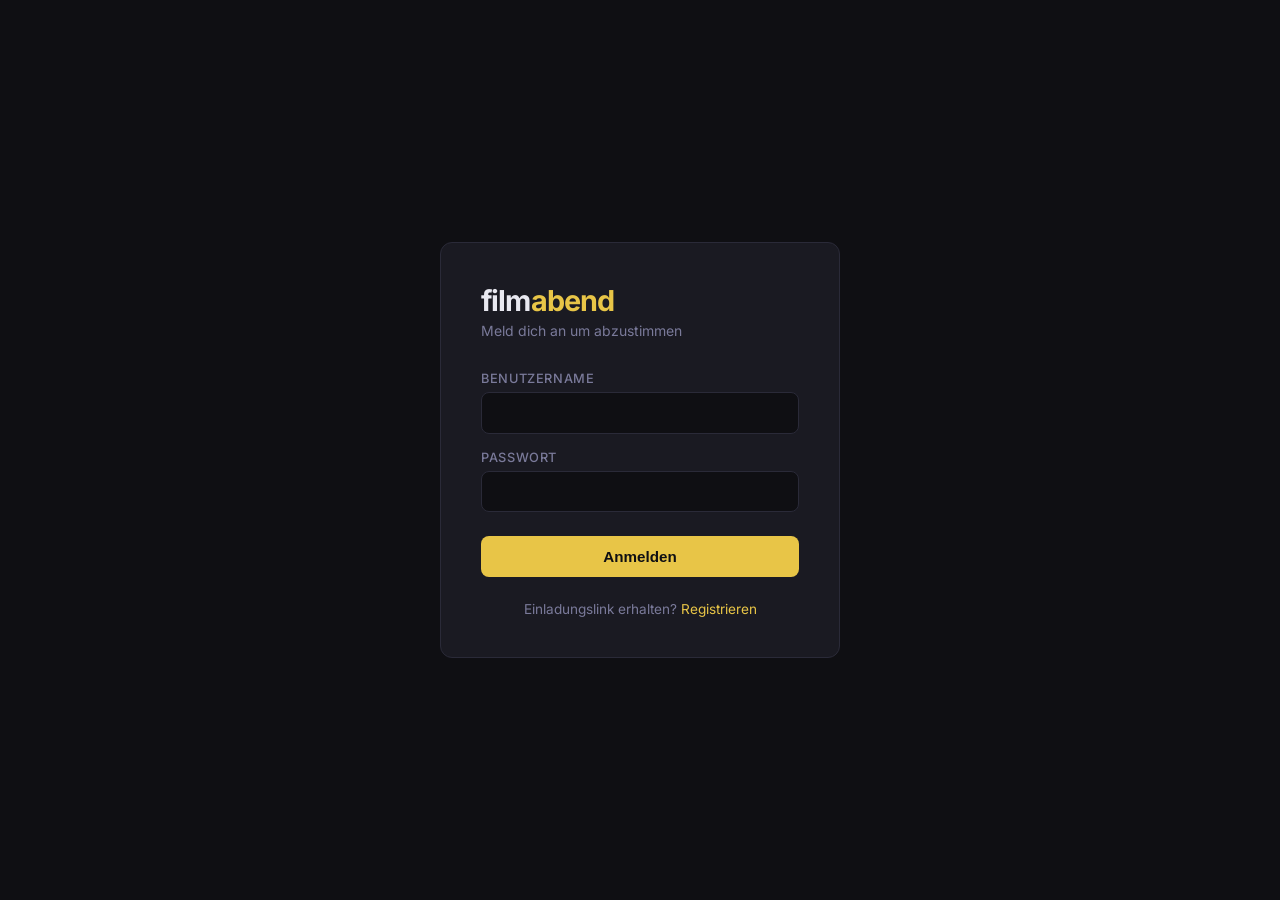
==== frontend/index.html @ 338a55d5 "feat: initial public release of Movienight" ====
<!DOCTYPE html>
<html lang="de">
<head>
  <meta charset="UTF-8">
  <link rel="icon" href="data:image/svg+xml,<svg xmlns='http://www.w3.org/2000/svg' viewBox='0 0 100 100'><text y='.9em' font-size='90'>🎬</text></svg>">
  <meta name="viewport" content="width=device-width, initial-scale=1.0">
  <title>Filmabend — Login</title>
  <link rel="stylesheet" href="/frontend/fonts/inter.css">
  <style>
    *, *::before, *::after { box-sizing: border-box; margin: 0; padding: 0; }

    :root {
      --bg: #0f0f13;
      --surface: #1a1a22;
      --border: #2a2a38;
      --accent: #e8c547;
      --accent-dim: #b8982f;
      --text: #e8e8f0;
      --text-muted: #7a7a9a;
      --danger: #e05555;
      --radius: 8px;
    }

    body {
      background: var(--bg);
      color: var(--text);
      font-family: 'Inter', system-ui, sans-serif;
      min-height: 100vh;
      display: flex;
      align-items: center;
      justify-content: center;
      padding: 1rem;
    }

    .card {
      background: var(--surface);
      border: 1px solid var(--border);
      border-radius: 12px;
      padding: 2.5rem;
      width: 100%;
      max-width: 400px;
    }

    .logo {
      font-size: 1.8rem;
      font-weight: 700;
      letter-spacing: -0.03em;
      margin-bottom: 0.25rem;
    }

    .logo span { color: var(--accent); }

    .subtitle {
      color: var(--text-muted);
      font-size: 0.875rem;
      margin-bottom: 2rem;
    }

    label {
      display: block;
      font-size: 0.8rem;
      font-weight: 500;
      color: var(--text-muted);
      text-transform: uppercase;
      letter-spacing: 0.05em;
      margin-bottom: 0.4rem;
    }

    input {
      width: 100%;
      background: var(--bg);
      border: 1px solid var(--border);
      border-radius: var(--radius);
      color: var(--text);
      padding: 0.7rem 0.9rem;
      font-size: 0.95rem;
      margin-bottom: 1rem;
      transition: border-color 0.15s;
    }

    input:focus {
      outline: none;
      border-color: var(--accent);
    }

    button[type="submit"] {
      width: 100%;
      background: var(--accent);
      color: #0f0f13;
      border: none;
      border-radius: var(--radius);
      padding: 0.75rem;
      font-size: 0.95rem;
      font-weight: 600;
      cursor: pointer;
      transition: background 0.15s;
      margin-top: 0.5rem;
    }

    button[type="submit"]:hover { background: var(--accent-dim); }

    .error {
      background: rgba(224, 85, 85, 0.1);
      border: 1px solid var(--danger);
      border-radius: var(--radius);
      color: var(--danger);
      padding: 0.6rem 0.9rem;
      font-size: 0.875rem;
      margin-bottom: 1rem;
      display: none;
    }

    .footer-link {
      text-align: center;
      margin-top: 1.5rem;
      font-size: 0.85rem;
      color: var(--text-muted);
    }

    .footer-link a {
      color: var(--accent);
      text-decoration: none;
    }
  </style>
</head>
<body>
  <div class="card">
    <div class="logo">film<span>abend</span></div>
    <div class="subtitle">Meld dich an um abzustimmen</div>

    <div class="error" id="error"></div>

    <form id="loginForm">
      <label for="username">Benutzername</label>
      <input type="text" id="username" autocomplete="username" required>

      <label for="password">Passwort</label>
      <input type="password" id="password" autocomplete="current-password" required>

      <button type="submit">Anmelden</button>
    </form>

    <div class="footer-link">
      Einladungslink erhalten? <a href="register.html">Registrieren</a>
    </div>
  </div>

  <script type="module">
    import { login } from '/frontend/js/api.js';

    // Bereits eingeloggt?
    if (localStorage.getItem('token')) {
      window.location.href = 'app.html';
    }

    document.getElementById('loginForm').addEventListener('submit', async (e) => {
      e.preventDefault();
      const err = document.getElementById('error');
      err.style.display = 'none';

      try {
        const data = await login(
          document.getElementById('username').value.trim(),
          document.getElementById('password').value,
        );
        localStorage.setItem('token', data.access_token);
        window.location.href = 'app.html';
      } catch (ex) {
        err.textContent = ex.message;
        err.style.display = 'block';
      }
    });
  </script>
</body>
</html>
---- frontend/fonts/inter.css ----
/* Inter (SIL Open Font License 1.1, see OFL.txt), served locally so that no
   visitor data is sent to a third-party font CDN. */
@font-face {
  font-family: 'Inter';
  font-style: normal;
  font-display: swap;
  font-weight: 100 900;
  src: url(./inter-latin-wght-normal.woff2) format('woff2-variations');
  unicode-range: U+0000-00FF,U+0131,U+0152-0153,U+02BB-02BC,U+02C6,U+02DA,U+02DC,U+0304,U+0308,U+0329,U+2000-206F,U+2074,U+20AC,U+2122,U+2191,U+2193,U+2212,U+2215,U+FEFF,U+FFFD;
}
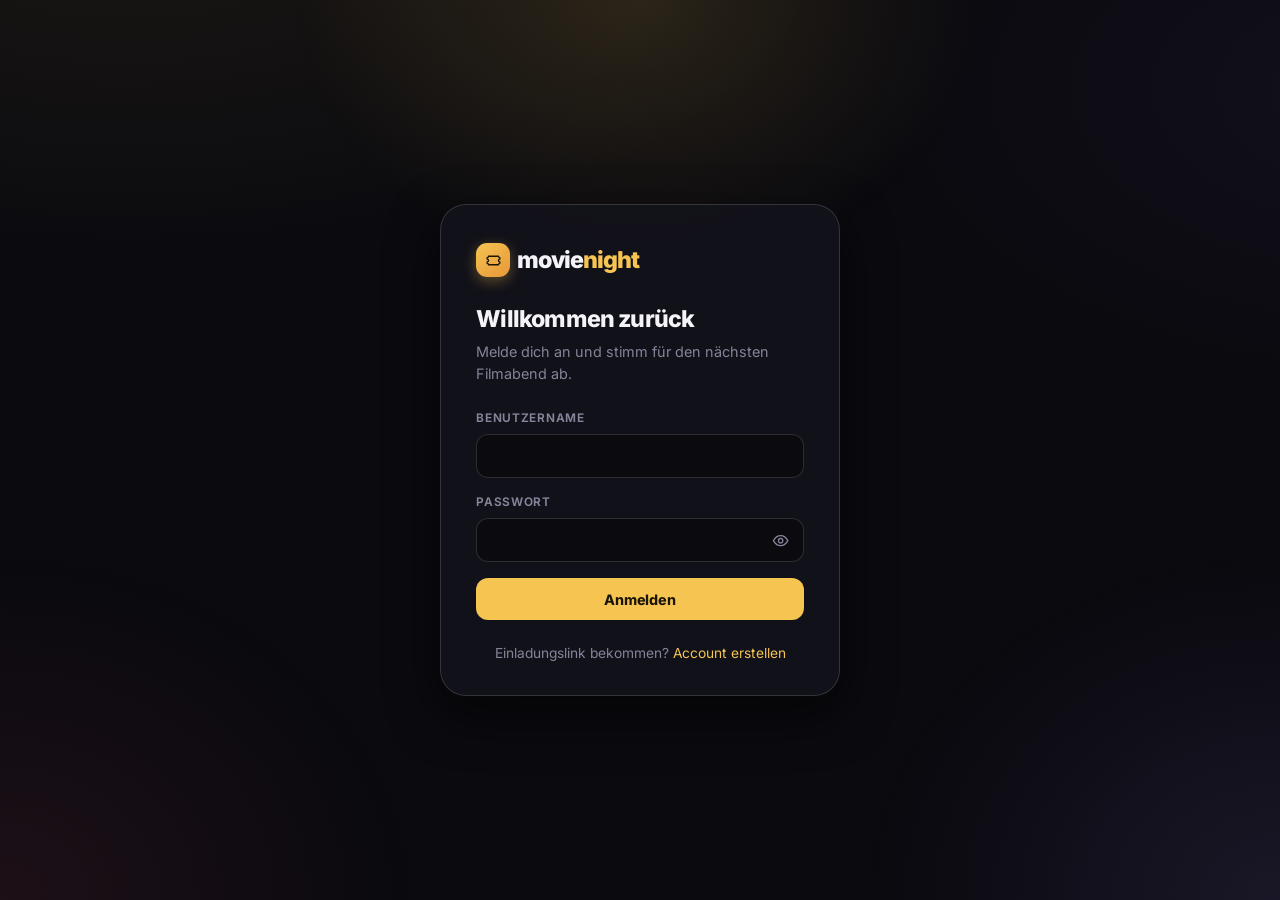
==== commit f9e215e2: "feat(frontend): new design system, redesigned login and registration Adds the shared building blocks" ====
--- a/frontend/index.html
+++ b/frontend/index.html
@@ -2,174 +2,44 @@
 <html lang="de">
 <head>
   <meta charset="UTF-8">
-  <link rel="icon" href="data:image/svg+xml,<svg xmlns='http://www.w3.org/2000/svg' viewBox='0 0 100 100'><text y='.9em' font-size='90'>🎬</text></svg>">
-  <meta name="viewport" content="width=device-width, initial-scale=1.0">
-  <title>Filmabend — Login</title>
+  <meta name="viewport" content="width=device-width, initial-scale=1, viewport-fit=cover">
+  <meta name="theme-color" content="#0a0a0f">
+  <title>Anmelden · movienight</title>
+  <link rel="icon" href="/frontend/img/favicon.svg" type="image/svg+xml">
   <link rel="stylesheet" href="/frontend/fonts/inter.css">
-  <style>
-    *, *::before, *::after { box-sizing: border-box; margin: 0; padding: 0; }
-
-    :root {
-      --bg: #0f0f13;
-      --surface: #1a1a22;
-      --border: #2a2a38;
-      --accent: #e8c547;
-      --accent-dim: #b8982f;
-      --text: #e8e8f0;
-      --text-muted: #7a7a9a;
-      --danger: #e05555;
-      --radius: 8px;
-    }
-
-    body {
-      background: var(--bg);
-      color: var(--text);
-      font-family: 'Inter', system-ui, sans-serif;
-      min-height: 100vh;
-      display: flex;
-      align-items: center;
-      justify-content: center;
-      padding: 1rem;
-    }
-
-    .card {
-      background: var(--surface);
-      border: 1px solid var(--border);
-      border-radius: 12px;
-      padding: 2.5rem;
-      width: 100%;
-      max-width: 400px;
-    }
-
-    .logo {
-      font-size: 1.8rem;
-      font-weight: 700;
-      letter-spacing: -0.03em;
-      margin-bottom: 0.25rem;
-    }
-
-    .logo span { color: var(--accent); }
-
-    .subtitle {
-      color: var(--text-muted);
-      font-size: 0.875rem;
-      margin-bottom: 2rem;
-    }
-
-    label {
-      display: block;
-      font-size: 0.8rem;
-      font-weight: 500;
-      color: var(--text-muted);
-      text-transform: uppercase;
-      letter-spacing: 0.05em;
-      margin-bottom: 0.4rem;
-    }
-
-    input {
-      width: 100%;
-      background: var(--bg);
-      border: 1px solid var(--border);
-      border-radius: var(--radius);
-      color: var(--text);
-      padding: 0.7rem 0.9rem;
-      font-size: 0.95rem;
-      margin-bottom: 1rem;
-      transition: border-color 0.15s;
-    }
-
-    input:focus {
-      outline: none;
-      border-color: var(--accent);
-    }
-
-    button[type="submit"] {
-      width: 100%;
-      background: var(--accent);
-      color: #0f0f13;
-      border: none;
-      border-radius: var(--radius);
-      padding: 0.75rem;
-      font-size: 0.95rem;
-      font-weight: 600;
-      cursor: pointer;
-      transition: background 0.15s;
-      margin-top: 0.5rem;
-    }
-
-    button[type="submit"]:hover { background: var(--accent-dim); }
-
-    .error {
-      background: rgba(224, 85, 85, 0.1);
-      border: 1px solid var(--danger);
-      border-radius: var(--radius);
-      color: var(--danger);
-      padding: 0.6rem 0.9rem;
-      font-size: 0.875rem;
-      margin-bottom: 1rem;
-      display: none;
-    }
-
-    .footer-link {
-      text-align: center;
-      margin-top: 1.5rem;
-      font-size: 0.85rem;
-      color: var(--text-muted);
-    }
-
-    .footer-link a {
-      color: var(--accent);
-      text-decoration: none;
-    }
-  </style>
+  <link rel="stylesheet" href="/frontend/css/base.css">
 </head>
 <body>
-  <div class="card">
-    <div class="logo">film<span>abend</span></div>
-    <div class="subtitle">Meld dich an um abzustimmen</div>
+  <div class="auth-poster-strip" aria-hidden="true"></div>
+  <main class="auth">
+    <div class="auth-card">
+      <span class="logo"><span class="logo-mark"><svg class="ic" aria-hidden="true"><use href="/frontend/img/icons.svg#ticket"/></svg></span><span>movie<b>night</b></span></span>
+      <h1 class="auth-title">Willkommen zurück</h1>
+      <p class="auth-sub">Melde dich an und stimm für den nächsten Filmabend ab.</p>
 
-    <div class="error" id="error"></div>
+      <div class="alert alert-error" id="error" role="alert" hidden></div>
 
-    <form id="loginForm">
-      <label for="username">Benutzername</label>
-      <input type="text" id="username" autocomplete="username" required>
+      <form id="loginForm" novalidate>
+        <div class="field">
+          <label for="username">Benutzername</label>
+          <input class="input" type="text" id="username" name="username" autocomplete="username"
+                 autocapitalize="none" spellcheck="false" maxlength="50" required>
+        </div>
+        <div class="field">
+          <label for="password">Passwort</label>
+          <div class="input-wrap">
+            <input class="input" type="password" id="password" name="password" autocomplete="current-password" required>
+            <button type="button" class="input-action" data-toggle-password aria-label="Passwort anzeigen">
+              <svg class="ic" aria-hidden="true"><use href="/frontend/img/icons.svg#eye"/></svg>
+            </button>
+          </div>
+        </div>
+        <button type="submit" class="btn btn-primary btn-block" id="submitBtn">Anmelden</button>
+      </form>
 
-      <label for="password">Passwort</label>
-      <input type="password" id="password" autocomplete="current-password" required>
-
-      <button type="submit">Anmelden</button>
-    </form>
-
-    <div class="footer-link">
-      Einladungslink erhalten? <a href="register.html">Registrieren</a>
+      <p class="auth-foot">Einladungslink bekommen? <a href="register.html">Account erstellen</a></p>
     </div>
-  </div>
-
-  <script type="module">
-    import { login } from '/frontend/js/api.js';
-
-    // Bereits eingeloggt?
-    if (localStorage.getItem('token')) {
-      window.location.href = 'app.html';
-    }
-
-    document.getElementById('loginForm').addEventListener('submit', async (e) => {
-      e.preventDefault();
-      const err = document.getElementById('error');
-      err.style.display = 'none';
-
-      try {
-        const data = await login(
-          document.getElementById('username').value.trim(),
-          document.getElementById('password').value,
-        );
-        localStorage.setItem('token', data.access_token);
-        window.location.href = 'app.html';
-      } catch (ex) {
-        err.textContent = ex.message;
-        err.style.display = 'block';
-      }
-    });
-  </script>
+  </main>
+  <script type="module" src="/frontend/js/login.js"></script>
 </body>
 </html>
--- a/frontend/css/base.css
+++ b/frontend/css/base.css
@@ -0,0 +1,315 @@
+/* movienight design system: tokens, reset and shared components.
+   Page-specific styles live in app.css and admin.css. */
+
+:root {
+  color-scheme: dark;
+
+  --bg: #0a0a0f;
+  --bg-glow-1: rgba(245, 196, 81, 0.07);
+  --bg-glow-2: rgba(155, 123, 255, 0.06);
+  --surface: #13131b;
+  --surface-2: #1a1a25;
+  --surface-3: #242432;
+  --line: rgba(255, 255, 255, 0.07);
+  --line-strong: rgba(255, 255, 255, 0.14);
+
+  --text: #f4f3f8;
+  --text-2: #bdbccc;
+  --text-3: #85849a;
+
+  --accent: #f5c451;
+  --accent-hover: #ffd36e;
+  --accent-ink: #1b1505;
+  --accent-soft: rgba(245, 196, 81, 0.13);
+  --accent-line: rgba(245, 196, 81, 0.32);
+
+  --like: #ff5d7a;
+  --like-soft: rgba(255, 93, 122, 0.14);
+  --like-line: rgba(255, 93, 122, 0.38);
+  --nope: #a3a7c2;
+  --nope-soft: rgba(163, 167, 194, 0.13);
+  --nope-line: rgba(163, 167, 194, 0.34);
+  --super: #a68bff;
+  --super-soft: rgba(166, 139, 255, 0.15);
+  --super-line: rgba(166, 139, 255, 0.42);
+
+  --ok: #4ade90;
+  --ok-soft: rgba(74, 222, 144, 0.12);
+  --danger: #ff6b6b;
+  --danger-soft: rgba(255, 107, 107, 0.12);
+  --danger-line: rgba(255, 107, 107, 0.35);
+
+  --r-sm: 8px;
+  --r-md: 12px;
+  --r-lg: 18px;
+  --r-xl: 26px;
+  --shadow-1: 0 4px 18px rgba(0, 0, 0, 0.35);
+  --shadow-2: 0 18px 50px rgba(0, 0, 0, 0.55);
+  --ease-out: cubic-bezier(0.16, 1, 0.3, 1);
+
+  --topbar-h: 60px;
+  --tabbar-h: 64px;
+  --safe-b: env(safe-area-inset-bottom, 0px);
+}
+
+*, *::before, *::after { box-sizing: border-box; margin: 0; padding: 0; }
+html { -webkit-font-smoothing: antialiased; -webkit-text-size-adjust: 100%; }
+body {
+  min-height: 100vh;
+  min-height: 100dvh;
+  background:
+    radial-gradient(1200px 600px at 10% -10%, var(--bg-glow-1), transparent 60%),
+    radial-gradient(900px 500px at 110% 10%, var(--bg-glow-2), transparent 60%),
+    var(--bg);
+  background-attachment: fixed;
+  color: var(--text);
+  font: 400 15px/1.5 'Inter', system-ui, -apple-system, 'Segoe UI', sans-serif;
+  -webkit-tap-highlight-color: transparent;
+}
+img { display: block; max-width: 100%; }
+button, input, select, textarea { font: inherit; color: inherit; }
+button { cursor: pointer; background: none; border: 0; }
+a { color: var(--accent); text-decoration: none; }
+a:hover { text-decoration: underline; }
+[hidden] { display: none !important; }
+
+:focus-visible { outline: 2px solid var(--accent); outline-offset: 2px; border-radius: 6px; }
+
+.sr-only {
+  position: absolute; width: 1px; height: 1px; padding: 0; margin: -1px;
+  overflow: hidden; clip: rect(0 0 0 0); white-space: nowrap; border: 0;
+}
+
+.ic { width: 1.15em; height: 1.15em; flex-shrink: 0; vertical-align: -0.2em; }
+
+/* ── Brand ─────────────────────────────────────────────────────────────── */
+.logo {
+  display: inline-flex; align-items: center; gap: 0.45rem;
+  font-size: 1.2rem; font-weight: 850; letter-spacing: -0.045em; color: var(--text);
+}
+.logo:hover { text-decoration: none; }
+.logo b { color: var(--accent); font-weight: 850; }
+.logo-mark {
+  width: 28px; height: 28px; border-radius: 9px;
+  display: grid; place-items: center;
+  background: linear-gradient(140deg, var(--accent), #e8973a);
+  color: var(--accent-ink); box-shadow: 0 4px 14px rgba(245, 196, 81, 0.35);
+}
+.logo-mark .ic { width: 17px; height: 17px; }
+
+/* ── Buttons ───────────────────────────────────────────────────────────── */
+.btn {
+  --btn-bg: var(--surface-2); --btn-fg: var(--text); --btn-line: var(--line-strong);
+  display: inline-flex; align-items: center; justify-content: center; gap: 0.45rem;
+  min-height: 42px; padding: 0 1.05rem; border-radius: var(--r-md);
+  background: var(--btn-bg); color: var(--btn-fg); border: 1px solid var(--btn-line);
+  font-size: 0.9rem; font-weight: 650; letter-spacing: -0.01em; white-space: nowrap;
+  transition: background 0.15s, border-color 0.15s, transform 0.1s, opacity 0.15s;
+}
+.btn:hover { --btn-bg: var(--surface-3); text-decoration: none; }
+.btn:active { transform: scale(0.97); }
+.btn:disabled, .btn[aria-disabled="true"] { opacity: 0.45; pointer-events: none; }
+.btn-primary { --btn-bg: var(--accent); --btn-fg: var(--accent-ink); --btn-line: transparent; font-weight: 750; }
+.btn-primary:hover { --btn-bg: var(--accent-hover); }
+.btn-ghost { --btn-bg: transparent; --btn-line: transparent; color: var(--text-2); }
+.btn-ghost:hover { --btn-bg: var(--surface-2); color: var(--text); }
+.btn-danger { --btn-bg: transparent; --btn-fg: var(--danger); --btn-line: var(--danger-line); }
+.btn-danger:hover { --btn-bg: var(--danger-soft); }
+.btn-sm { min-height: 34px; padding: 0 0.75rem; font-size: 0.8rem; border-radius: var(--r-sm); }
+.btn-block { width: 100%; }
+.btn-icon { min-height: 0; width: 40px; height: 40px; padding: 0; border-radius: 50%; }
+.btn-icon.btn-sm { width: 34px; height: 34px; }
+.btn.is-loading { pointer-events: none; opacity: 0.75; }
+.btn.is-loading::after {
+  content: ''; width: 14px; height: 14px; border-radius: 50%;
+  border: 2px solid currentColor; border-right-color: transparent;
+  animation: spin 0.7s linear infinite;
+}
+@keyframes spin { to { transform: rotate(360deg); } }
+
+/* ── Forms ─────────────────────────────────────────────────────────────── */
+.field { display: flex; flex-direction: column; gap: 0.4rem; margin-bottom: 1rem; }
+.field > label, .label {
+  font-size: 0.74rem; font-weight: 650; color: var(--text-3);
+  text-transform: uppercase; letter-spacing: 0.06em;
+}
+.hint { font-size: 0.78rem; color: var(--text-3); }
+.input {
+  width: 100%; min-height: 44px; padding: 0.6rem 0.9rem;
+  background: var(--bg); border: 1px solid var(--line-strong); border-radius: var(--r-md);
+  color: var(--text); font-size: 0.95rem;
+  transition: border-color 0.15s, box-shadow 0.15s;
+}
+.input::placeholder { color: var(--text-3); }
+.input:focus { outline: none; border-color: var(--accent-line); box-shadow: 0 0 0 3px var(--accent-soft); }
+.input:read-only { color: var(--text-2); }
+select.input { appearance: none; padding-right: 2rem; cursor: pointer;
+  background-image: linear-gradient(45deg, transparent 50%, var(--text-3) 50%), linear-gradient(135deg, var(--text-3) 50%, transparent 50%);
+  background-position: calc(100% - 16px) 50%, calc(100% - 11px) 50%;
+  background-size: 5px 5px; background-repeat: no-repeat; }
+.input-wrap { position: relative; }
+.input-wrap .input { padding-right: 2.9rem; }
+.input-wrap .input-action {
+  position: absolute; right: 4px; top: 50%; transform: translateY(-50%);
+  width: 38px; height: 38px; border-radius: 10px; display: grid; place-items: center; color: var(--text-3);
+}
+.input-wrap .input-action:hover { color: var(--text); background: var(--surface-2); }
+.input-icon { position: absolute; left: 0.9rem; top: 50%; transform: translateY(-50%); color: var(--text-3); pointer-events: none; }
+.input-wrap.has-icon .input { padding-left: 2.6rem; }
+
+/* ── Alerts, chips, tags ───────────────────────────────────────────────── */
+.alert {
+  display: flex; gap: 0.55rem; align-items: flex-start;
+  padding: 0.7rem 0.9rem; border-radius: var(--r-md); margin-bottom: 1rem;
+  font-size: 0.86rem; border: 1px solid;
+}
+.alert-error { background: var(--danger-soft); border-color: var(--danger-line); color: var(--danger); }
+.alert-ok { background: var(--ok-soft); border-color: rgba(74, 222, 144, 0.3); color: var(--ok); }
+.alert-info { background: var(--surface-2); border-color: var(--line); color: var(--text-2); }
+
+.chip {
+  display: inline-flex; align-items: center; gap: 0.3rem;
+  height: 24px; padding: 0 0.6rem; border-radius: 99px;
+  background: rgba(255, 255, 255, 0.09); border: 1px solid rgba(255, 255, 255, 0.14);
+  font-size: 0.72rem; font-weight: 600; color: var(--text-2); white-space: nowrap;
+}
+.chip .ic { width: 11px; height: 11px; }
+.chip-accent { background: var(--accent-soft); border-color: var(--accent-line); color: var(--accent); }
+.chip-super { background: var(--super-soft); border-color: var(--super-line); color: var(--super); }
+.chip-ok { background: var(--ok-soft); border-color: rgba(74, 222, 144, 0.3); color: var(--ok); }
+.chip-danger { background: var(--danger-soft); border-color: var(--danger-line); color: var(--danger); }
+.chip-plain { background: transparent; border-color: transparent; padding-left: 0; color: var(--text-3); }
+
+/* ── Top bar ───────────────────────────────────────────────────────────── */
+.topbar {
+  position: sticky; top: 0; z-index: 40;
+  height: var(--topbar-h); padding: 0 max(1rem, env(safe-area-inset-left));
+  display: flex; align-items: center; justify-content: space-between; gap: 1rem;
+  background: rgba(10, 10, 15, 0.78); backdrop-filter: saturate(1.4) blur(18px);
+  -webkit-backdrop-filter: saturate(1.4) blur(18px);
+  border-bottom: 1px solid var(--line);
+}
+.topbar-actions { display: flex; align-items: center; gap: 0.4rem; }
+.avatar {
+  width: 34px; height: 34px; border-radius: 50%; display: grid; place-items: center;
+  background: linear-gradient(140deg, var(--surface-3), var(--surface-2));
+  border: 1px solid var(--line-strong); font-size: 0.72rem; font-weight: 750; color: var(--text-2);
+}
+.avatar-btn { border-radius: 50%; }
+.avatar-btn:hover .avatar { border-color: var(--accent-line); color: var(--text); }
+
+/* ── Dialogs (bottom sheet on phones, centered card on larger screens) ── */
+dialog.sheet {
+  margin: auto auto 0; width: 100%; max-width: 100%; max-height: 92dvh;
+  padding: 0; border: 1px solid var(--line-strong); border-bottom: 0;
+  border-radius: var(--r-xl) var(--r-xl) 0 0;
+  background: var(--surface); color: var(--text); box-shadow: var(--shadow-2);
+  overflow: hidden; overscroll-behavior: contain;
+  transform: translateY(0); opacity: 1;
+  transition: transform 0.32s var(--ease-out), opacity 0.2s, overlay 0.32s allow-discrete, display 0.32s allow-discrete;
+}
+dialog.sheet:not([open]) { transform: translateY(24px); opacity: 0; }
+@starting-style { dialog.sheet[open] { transform: translateY(40px); opacity: 0; } }
+dialog.sheet::backdrop {
+  background: rgba(4, 4, 9, 0.72); backdrop-filter: blur(10px); -webkit-backdrop-filter: blur(10px);
+  opacity: 1; transition: opacity 0.25s, overlay 0.25s allow-discrete, display 0.25s allow-discrete;
+}
+dialog.sheet:not([open])::backdrop { opacity: 0; }
+@starting-style { dialog.sheet[open]::backdrop { opacity: 0; } }
+@media (min-width: 680px) {
+  dialog.sheet { margin: auto; width: calc(100% - 3rem); max-width: 560px; max-height: 88dvh; border-radius: var(--r-xl); border-bottom: 1px solid var(--line-strong); }
+  dialog.sheet.sheet-wide { max-width: 860px; }
+  dialog.sheet:not([open]) { transform: scale(0.97); }
+  @starting-style { dialog.sheet[open] { transform: scale(0.96); opacity: 0; } }
+}
+.sheet-inner { display: flex; flex-direction: column; max-height: inherit; }
+.sheet-head {
+  position: relative; display: flex; align-items: center; justify-content: space-between; gap: 1rem;
+  padding: 1.15rem 1.25rem 0.9rem; border-bottom: 1px solid var(--line); flex-shrink: 0;
+}
+.sheet-head h2 { font-size: 1.05rem; font-weight: 800; letter-spacing: -0.02em; }
+.sheet-body { padding: 1.1rem 1.25rem 1.4rem; overflow-y: auto; overscroll-behavior: contain; }
+.sheet-foot {
+  display: flex; gap: 0.5rem; justify-content: flex-end; flex-wrap: wrap;
+  padding: 0.9rem 1.25rem calc(0.9rem + var(--safe-b)); border-top: 1px solid var(--line); flex-shrink: 0;
+}
+.sheet-grip { position: absolute; top: 7px; left: 50%; width: 38px; height: 4px; margin-left: -19px; border-radius: 2px; background: var(--line-strong); }
+@media (min-width: 680px) { .sheet-grip { display: none; } }
+.close-btn {
+  width: 36px; height: 36px; border-radius: 50%; display: grid; place-items: center;
+  background: rgba(10, 10, 15, 0.6); border: 1px solid var(--line-strong); color: var(--text);
+  backdrop-filter: blur(8px); -webkit-backdrop-filter: blur(8px); flex-shrink: 0;
+}
+.close-btn:hover { background: var(--surface-3); }
+.close-btn .ic { width: 15px; height: 15px; }
+
+/* ── Toasts ────────────────────────────────────────────────────────────── */
+.toasts {
+  position: fixed; left: 50%; bottom: calc(var(--tabbar-h) + var(--safe-b) + 0.9rem); transform: translateX(-50%);
+  z-index: 1000; width: min(92vw, 380px);
+  display: flex; flex-direction: column; gap: 0.45rem; pointer-events: none;
+}
+.toast {
+  display: flex; align-items: center; gap: 0.55rem;
+  padding: 0.75rem 0.95rem; border-radius: var(--r-md);
+  background: rgba(30, 30, 42, 0.96); border: 1px solid var(--line-strong);
+  box-shadow: var(--shadow-2); font-size: 0.85rem; font-weight: 550;
+  animation: toast-in 0.3s var(--ease-out);
+  pointer-events: auto;
+}
+.toast .ic { width: 16px; height: 16px; }
+.toast-err { color: #ffb4b4; border-color: var(--danger-line); }
+.toast-err .ic { color: var(--danger); }
+.toast-ok .ic { color: var(--ok); }
+.toast-action { margin-left: auto; color: var(--accent); font-weight: 700; font-size: 0.82rem; padding: 0.2rem 0.3rem; }
+.toast.is-leaving { opacity: 0; transform: translateY(8px); transition: opacity 0.2s, transform 0.2s; }
+@keyframes toast-in { from { opacity: 0; transform: translateY(10px) scale(0.98); } }
+
+/* ── Empty states and skeletons ────────────────────────────────────────── */
+.empty {
+  display: flex; flex-direction: column; align-items: center; text-align: center; gap: 0.6rem;
+  padding: 3.5rem 1.25rem; color: var(--text-3);
+}
+.empty-icon {
+  width: 64px; height: 64px; border-radius: 20px; display: grid; place-items: center;
+  background: var(--surface); border: 1px solid var(--line); color: var(--text-3); margin-bottom: 0.4rem;
+}
+.empty-icon .ic { width: 28px; height: 28px; }
+.empty h3 { color: var(--text); font-size: 1.05rem; font-weight: 750; letter-spacing: -0.02em; }
+.empty p { font-size: 0.88rem; max-width: 34ch; }
+.empty .btn { margin-top: 0.6rem; }
+
+.skeleton {
+  background: linear-gradient(100deg, var(--surface) 30%, var(--surface-2) 50%, var(--surface) 70%);
+  background-size: 300% 100%; animation: shimmer 1.4s ease-in-out infinite; border-radius: var(--r-lg);
+}
+@keyframes shimmer { from { background-position: 100% 0; } to { background-position: 0 0; } }
+
+/* ── Auth pages (login, register) ──────────────────────────────────────── */
+.auth {
+  min-height: 100vh; min-height: 100dvh;
+  display: grid; place-items: center; padding: 1.5rem 1rem;
+}
+.auth-card {
+  width: 100%; max-width: 400px; padding: 2rem 1.6rem 1.6rem;
+  background: rgba(19, 19, 27, 0.86); border: 1px solid var(--line-strong);
+  border-radius: var(--r-xl); box-shadow: var(--shadow-2);
+  backdrop-filter: blur(14px); -webkit-backdrop-filter: blur(14px);
+}
+@media (min-width: 480px) { .auth-card { padding: 2.4rem 2.2rem 2rem; } }
+.auth-card .logo { font-size: 1.45rem; margin-bottom: 1.5rem; }
+.auth-card .logo-mark { width: 34px; height: 34px; border-radius: 11px; }
+.auth-title { font-size: 1.45rem; font-weight: 800; letter-spacing: -0.035em; margin-bottom: 0.3rem; }
+.auth-sub { color: var(--text-3); font-size: 0.9rem; margin-bottom: 1.6rem; }
+.auth-foot { margin-top: 1.4rem; text-align: center; font-size: 0.86rem; color: var(--text-3); }
+.auth-poster-strip {
+  position: fixed; inset: 0; z-index: -1; pointer-events: none; overflow: hidden;
+  background:
+    radial-gradient(500px 400px at 50% 0%, rgba(245, 196, 81, 0.13), transparent 70%),
+    radial-gradient(600px 500px at 0% 100%, rgba(255, 93, 122, 0.08), transparent 70%),
+    radial-gradient(600px 500px at 100% 100%, rgba(166, 139, 255, 0.1), transparent 70%);
+}
+
+@media (prefers-reduced-motion: reduce) {
+  *, *::before, *::after { animation-duration: 0.01ms !important; animation-iteration-count: 1 !important; transition-duration: 0.01ms !important; }
+}
